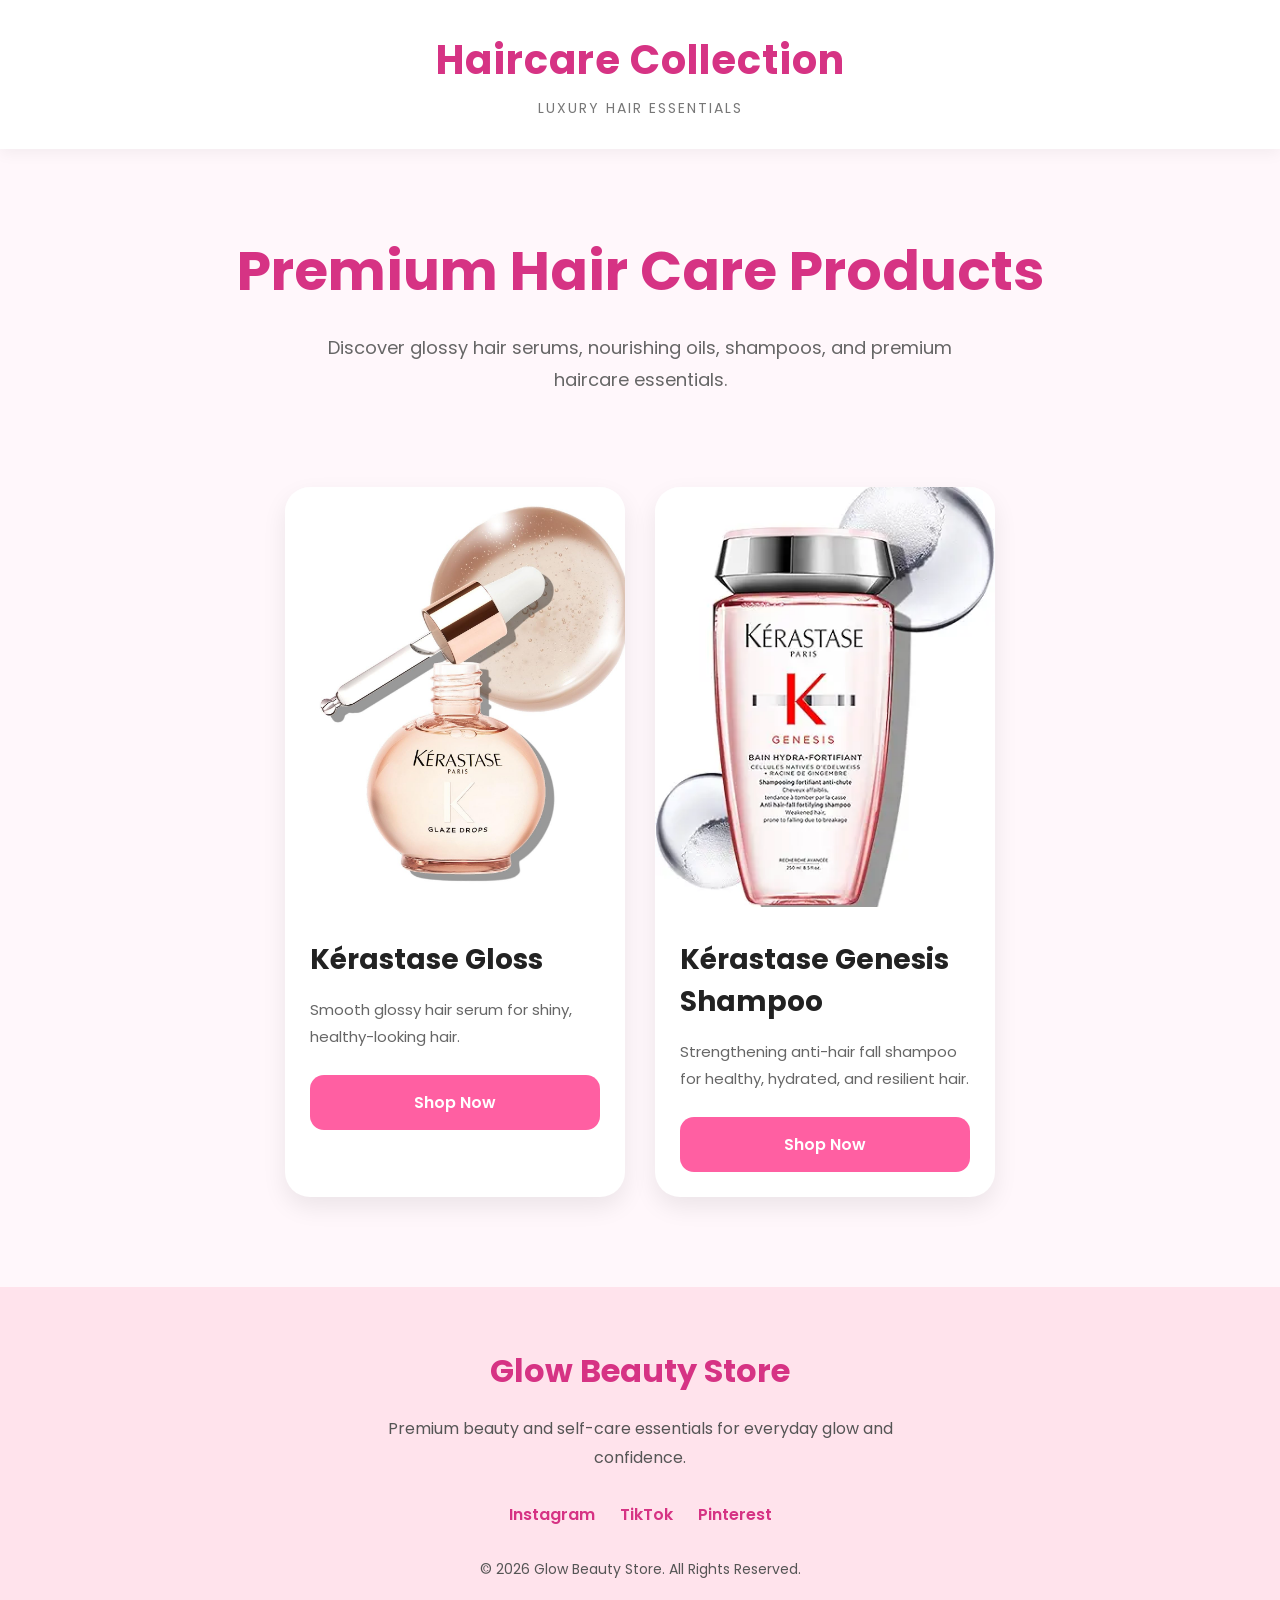
==== pages/haircare.html @ 1327ffca "first commit" ====
<!DOCTYPE html>
<html lang="en">
<head>

    <meta charset="UTF-8">

    <meta name="viewport" content="width=device-width, initial-scale=1.0">

    <title>Haircare Collection</title>

    <link rel="stylesheet" href="../style.css">

    <link rel="preconnect" href="https://fonts.googleapis.com">

    <link href="https://fonts.googleapis.com/css2?family=Poppins:wght@300;400;500;600;700&display=swap" rel="stylesheet">

</head>

<body>

    <!-- HEADER -->

    <header class="header">

        <div class="container header-content">

            <h1 class="brand-title">
                Haircare Collection
            </h1>

            <p class="brand-subtitle">
                Luxury Hair Essentials
            </p>

        </div>

    </header>

    <!-- HERO -->

    <section class="hero container">

        <h1>Premium Hair Care Products</h1>

        <p>
            Discover glossy hair serums, nourishing oils,
            shampoos, and premium haircare essentials.
        </p>

    </section>

    <!-- PRODUCT SECTION -->

    <section class="product-section container">

        <!-- PRODUCT 1 -->

        <div class="product-card">

            <img src="../images/61-E4RH9cDL._SL1500_.jpg" alt="Hair Product">

            <div class="card-content">

                <h2>Kérastase Gloss</h2>

                <p>
                    Smooth glossy hair serum for shiny,
                    healthy-looking hair.
                </p>

                <a href="https://amzn.to/4uvSj6M" target="_blank">

                    <button>Shop Now</button>

                </a>

            </div>

        </div>

        <!-- PRODUCT 2 -->

        <div class="product-card">

            <img src="../images/61AueWpVq+L._AC_UL480_FMwebp_QL65_.webp" alt="Hair Product">

            <div class="card-content">

                <h2>Kérastase Genesis Shampoo</h2>

                <p>
                    Strengthening anti-hair fall shampoo for healthy, hydrated, and resilient hair.
                </p>

                <a href="https://amzn.to/4dY6ewt" target="_blank">

                    <button>Shop Now</button>

                </a>

            </div>

        </div>

       
    </section>


    <footer>

        <div class="container footer-content">

            <h2>Glow Beauty Store</h2>

            <p>
                Premium beauty and self-care essentials
                for everyday glow and confidence.
            </p>

            <div class="footer-links">

                <a href="#">Instagram</a>

                <a href="#">TikTok</a>

                <a href="#">Pinterest</a>

            </div>

            <p class="copyright">
                © 2026 Glow Beauty Store. All Rights Reserved.
            </p>

        </div>

    </footer>

</body>
</html>
---- style.css ----
*{
    margin:0;
    padding:0;
    box-sizing:border-box;
    font-family:'Poppins',sans-serif;
}

body{
    background:#fff7fb;
    color:#222;
}

/* CONTAINER */

.container{
    width:90%;
    max-width:1200px;
    margin:auto;
}

/* HEADER */

.header{
    width:100%;
    background:white;
    padding:30px 0;
    box-shadow:0 4px 15px rgba(0,0,0,0.05);
    position:sticky;
    top:0;
    z-index:1000;
}

.header-content{
    text-align:center;
}

.brand-title{
    font-size:40px;
    color:#d63384;
    font-weight:700;
    letter-spacing:1px;
}

.brand-subtitle{
    margin-top:8px;
    color:#777;
    font-size:14px;
    letter-spacing:2px;
    text-transform:uppercase;
}

/* HERO */

.hero{
    padding:80px 0 50px;
    text-align:center;
}

.hero h1{
    font-size:55px;
    color:#d63384;
    margin-bottom:20px;
}

.hero p{
    font-size:18px;
    color:#666;
    line-height:1.8;
    max-width:700px;
    margin:auto;
}

/* PRODUCT SECTION */

.product-section{
    padding:40px 0;
    display:flex;
    justify-content:center;
    gap:30px;
    flex-wrap:wrap;
}

/* PRODUCT CARD */

.product-card{
    width:340px;
    background:white;
    border-radius:25px;
    overflow:hidden;
    box-shadow:0 10px 25px rgba(0,0,0,0.08);
    transition:0.3s;
}

.product-card:hover{
    transform:translateY(-8px);
}

.product-card img{
    width:100%;
    height:420px;
    object-fit:cover;
}

.card-content{
    padding:25px;
}

.card-content h2{
    font-size:28px;
    margin-bottom:15px;
    color:#222;
}

.card-content p{
    color:#666;
    font-size:15px;
    line-height:1.8;
    margin-bottom:25px;
}

.card-content button{
    width:100%;
    padding:15px;
    border:none;
    border-radius:14px;
    background:#ff5fa2;
    color:white;
    font-size:16px;
    font-weight:600;
    cursor:pointer;
    transition:0.3s;
}

.card-content button:hover{
    background:#e14b8d;
}

/* DETAILS SECTION */

.product-details{
    display:grid;
    grid-template-columns:repeat(auto-fit,minmax(300px,1fr));
    gap:30px;
    padding:70px 0;
}

/* DETAIL CARD */

.detail-card{
    background:white;
    padding:35px;
    border-radius:25px;
    box-shadow:0 10px 25px rgba(0,0,0,0.06);
    transition:0.3s;
}

.detail-card:hover{
    transform:translateY(-5px);
}

.detail-card h2{
    font-size:30px;
    color:#d63384;
    margin-bottom:20px;
}

.detail-card p{
    color:#555;
    line-height:2;
    font-size:15px;
}

.detail-card ul{
    padding-left:20px;
}

.detail-card ul li{
    margin-bottom:15px;
    color:#555;
    line-height:1.8;
}

/* FOOTER */

footer{
    background:#ffe3ec;
    padding:60px 0 30px;
    margin-top:50px;
}

.footer-content{
    text-align:center;
}

.footer-content h2{
    font-size:32px;
    color:#d63384;
    margin-bottom:20px;
}

.footer-content p{
    color:#555;
    line-height:1.8;
    max-width:600px;
    margin:auto;
}

.footer-links{
    margin:30px 0;
    display:flex;
    justify-content:center;
    gap:25px;
}

.footer-links a{
    text-decoration:none;
    color:#d63384;
    font-weight:600;
    transition:0.3s;
}

.footer-links a:hover{
    color:#ff5fa2;
}

.copyright{
    margin-top:20px;
    font-size:14px;
    color:#777;
}

/* MOBILE RESPONSIVE */

@media(max-width:768px){

    .brand-title{
        font-size:30px;
    }

    .brand-subtitle{
        font-size:12px;
        letter-spacing:1px;
    }

    .hero h1{
        font-size:38px;
    }

    .hero p{
        font-size:16px;
    }

    .product-card{
        width:100%;
    }

    .product-card img{
        height:350px;
    }

    .detail-card{
        padding:25px;
    }

}
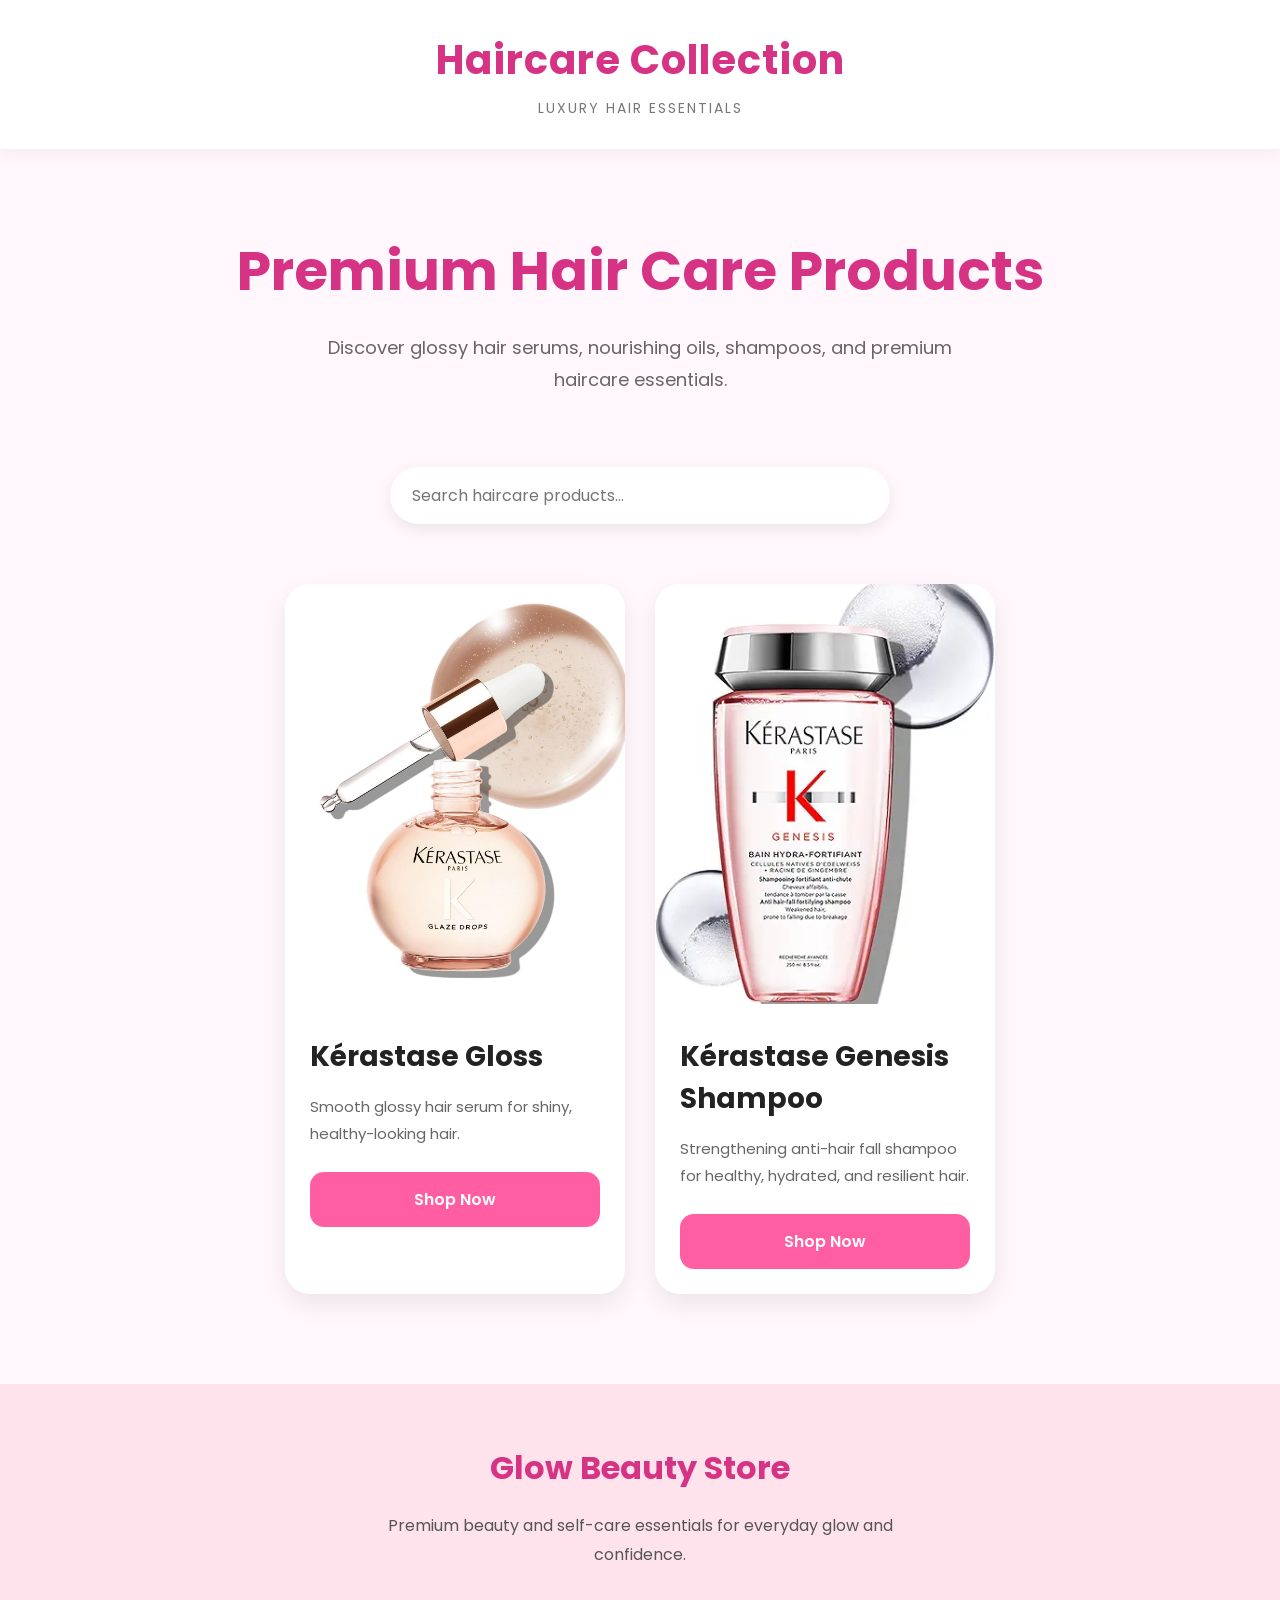
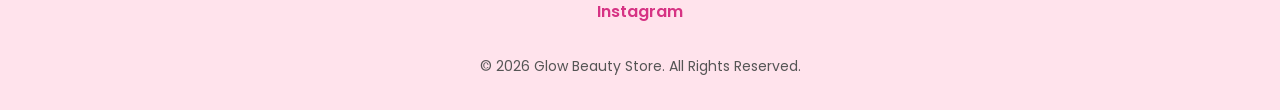
==== commit a41be678: "add search option" ====
--- a/pages/haircare.html
+++ b/pages/haircare.html
@@ -48,6 +48,16 @@
         </p>
 
     </section>
+     <section class="search-section container">
+
+        <input 
+            type="text"
+            id="searchInput"
+            placeholder="Search haircare products..."
+            onkeyup="searchProducts()"
+        >
+
+    </section>
 
     <!-- PRODUCT SECTION -->
 
@@ -61,7 +71,7 @@
 
             <div class="card-content">
 
-                <h2>Kérastase Gloss</h2>
+                <h2 class="product-name">Kérastase Gloss</h2>
 
                 <p>
                     Smooth glossy hair serum for shiny,
@@ -85,8 +95,7 @@
             <img src="../images/61AueWpVq+L._AC_UL480_FMwebp_QL65_.webp" alt="Hair Product">
 
             <div class="card-content">
-
-                <h2>Kérastase Genesis Shampoo</h2>
+                <h2 class="product-name">Kérastase Genesis Shampoo</h2>
 
                 <p>
                     Strengthening anti-hair fall shampoo for healthy, hydrated, and resilient hair.
@@ -119,11 +128,7 @@
 
             <div class="footer-links">
 
-                <a href="#">Instagram</a>
-
-                <a href="#">TikTok</a>
-
-                <a href="#">Pinterest</a>
+                <a href="https://www.instagram.com/bellamonroeofficial?igsh=MXkwM2NkcDZlcnFicg==">Instagram</a>
 
             </div>
 
@@ -135,5 +140,34 @@
 
     </footer>
 
+    <script>
+
+function searchProducts() {
+
+    let input = document.getElementById("searchInput").value.toLowerCase();
+
+    let cards = document.querySelectorAll(".product-card");
+
+    cards.forEach(function(card) {
+
+        let productName = card.querySelector(".product-name").innerText.toLowerCase();
+
+        if(productName.includes(input)) {
+
+            card.style.display = "block";
+
+        } else {
+
+            card.style.display = "none";
+
+        }
+
+    });
+
+}
+
+</script>
+
+</body>
 </body>
 </html>
--- a/style.css
+++ b/style.css
@@ -262,4 +262,25 @@
         padding:25px;
     }
 
+}
+
+/* SEARCH BAR */
+
+.search-section{
+    margin-top:20px;
+    margin-bottom:20px;
+    display:flex;
+    justify-content:center;
+}
+
+.search-section input{
+    width:100%;
+    max-width:500px;
+    padding:16px 22px;
+    border:none;
+    outline:none;
+    border-radius:40px;
+    background:white;
+    font-size:16px;
+    box-shadow:0 5px 15px rgba(0,0,0,0.08);
 }
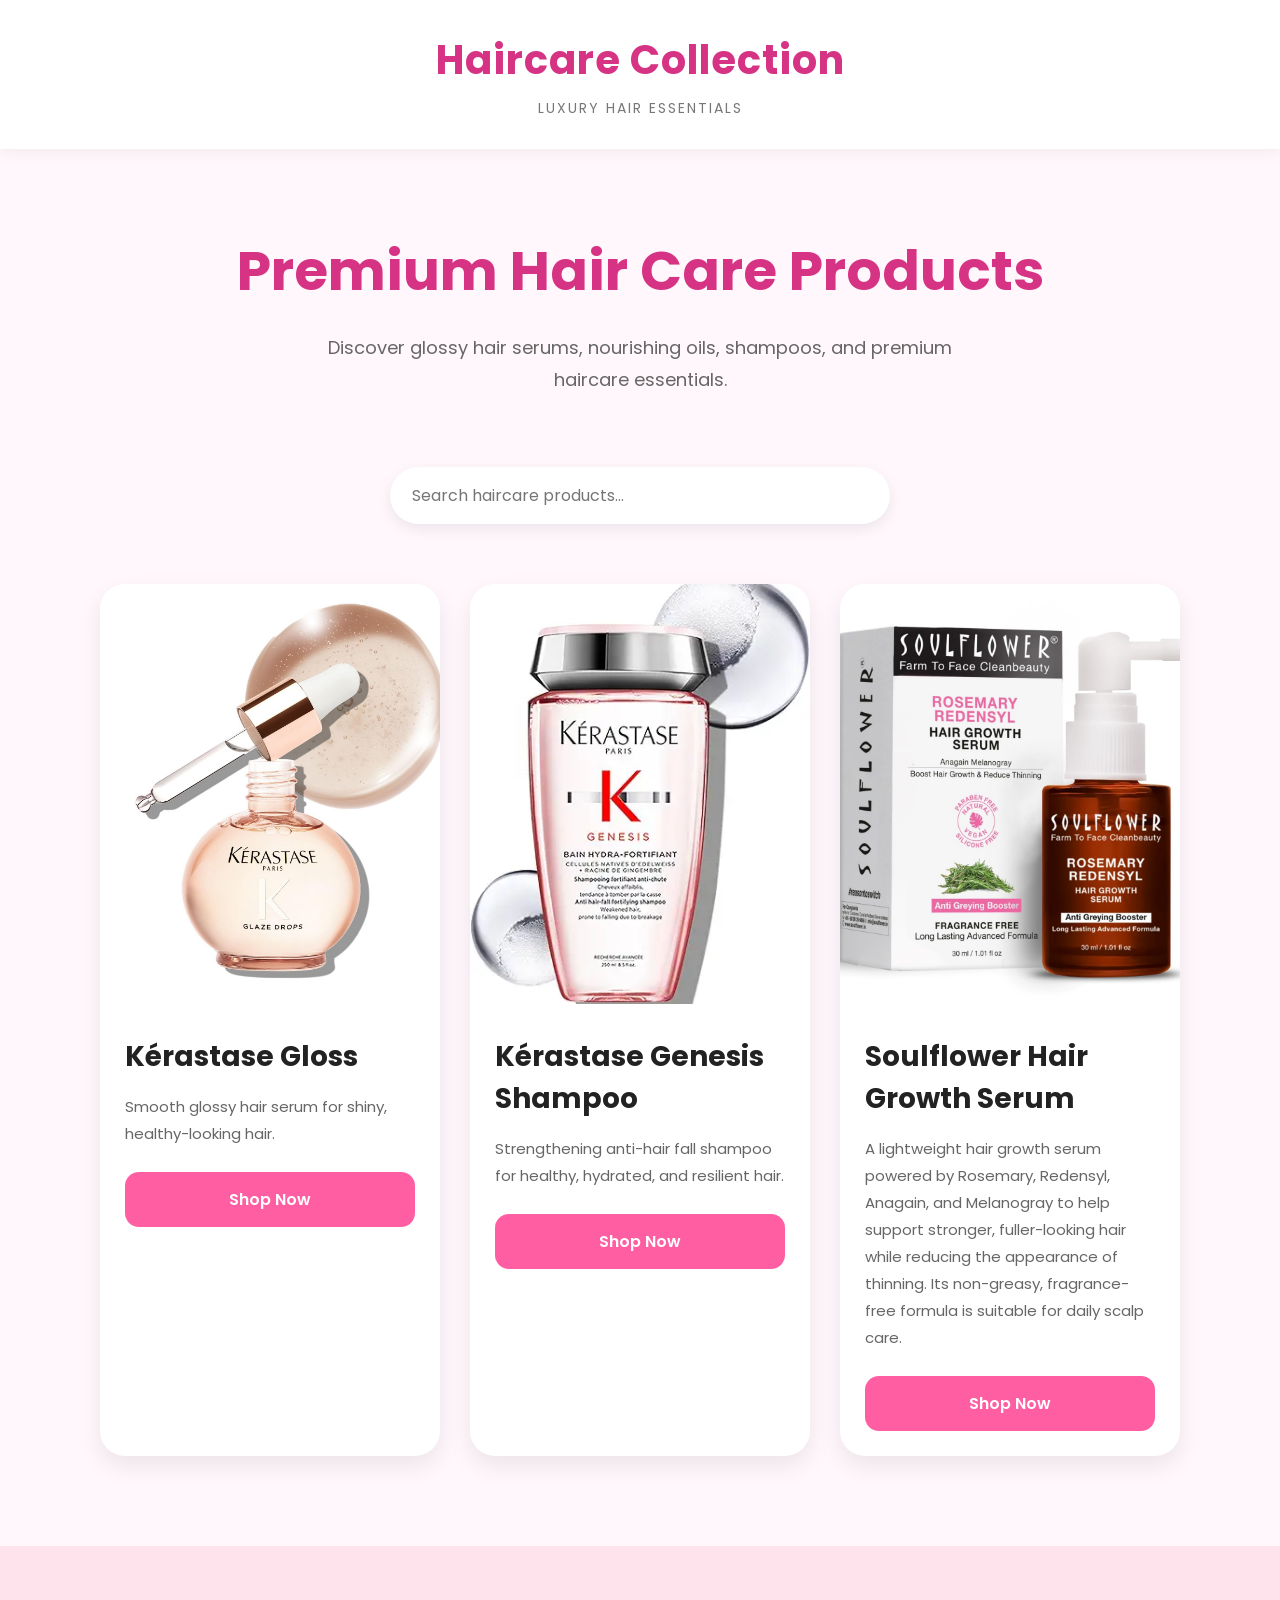
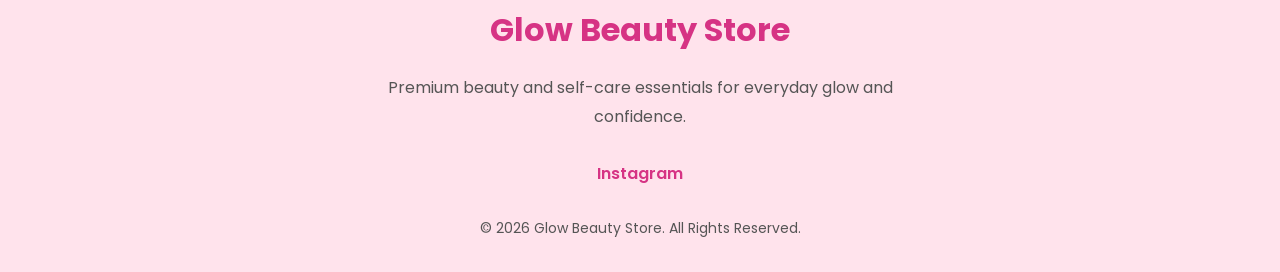
==== commit 20a7a591: "3 hairecare product" ====
--- a/pages/haircare.html
+++ b/pages/haircare.html
@@ -110,6 +110,28 @@
             </div>
 
         </div>
+        <!---product 3-->
+         <div class="product-card">
+
+            <img src="../images/61oQHnhKY6L._SL1200_.jpg" alt="Hair Product">
+
+            <div class="card-content">
+                <h2 class="product-name">Soulflower Hair Growth Serum</h2>
+
+                <p>
+                   A lightweight hair growth serum powered by Rosemary, Redensyl, Anagain, and Melanogray to help support stronger, fuller-looking hair while reducing the appearance of thinning. Its non-greasy, fragrance-free formula is suitable for daily scalp care.
+                </p>
+
+                <a href="https://amzn.to/4uasNmK" target="_blank">
+
+                    <button>Shop Now</button>
+
+                </a>
+
+            </div>
+
+        </div>
+
 
        
     </section>
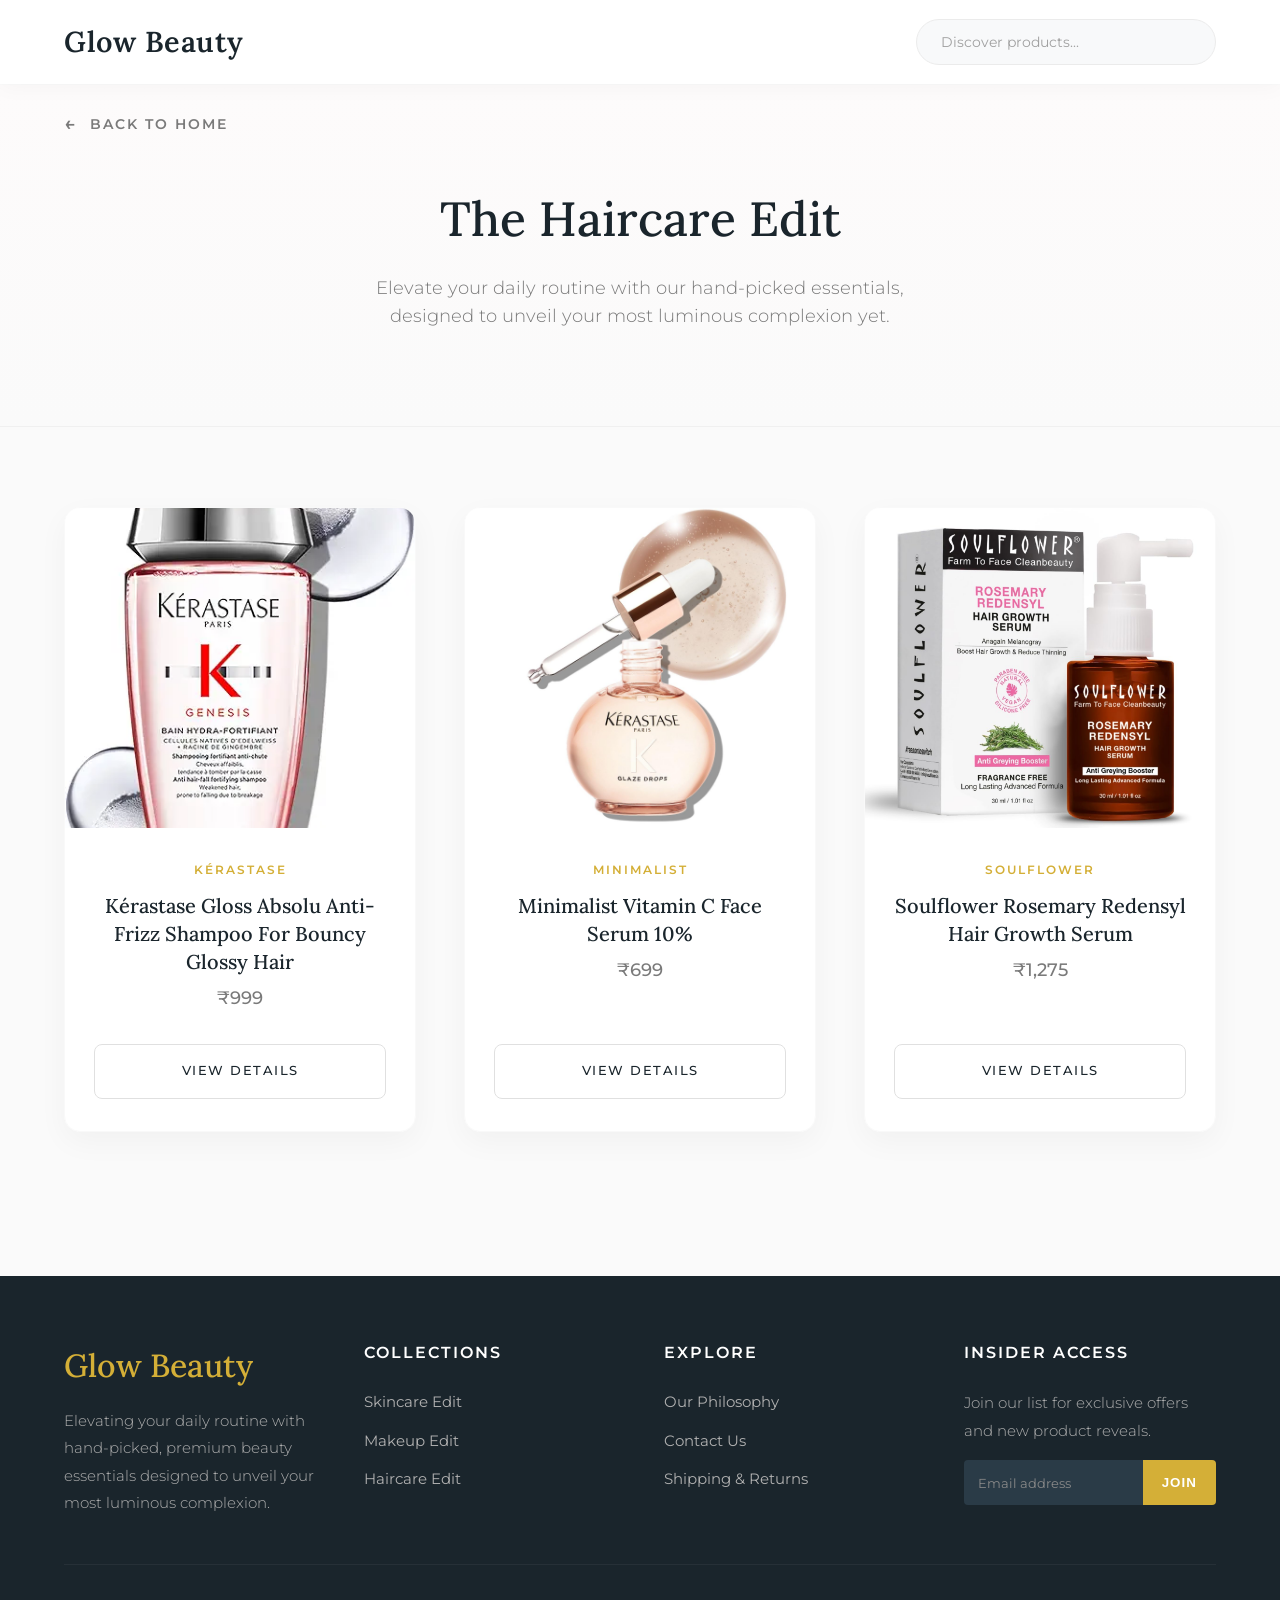
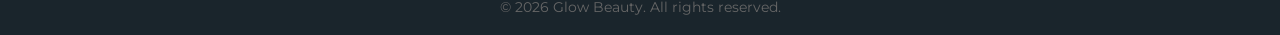
==== commit e79bb1b5: "website modified" ====
--- a/pages/haircare.html
+++ b/pages/haircare.html
@@ -1,195 +1,527 @@
 <!DOCTYPE html>
 <html lang="en">
 <head>
-
     <meta charset="UTF-8">
-
     <meta name="viewport" content="width=device-width, initial-scale=1.0">
-
-    <title>Haircare Collection</title>
-
-    <link rel="stylesheet" href="../style.css">
-
-    <link rel="preconnect" href="https://fonts.googleapis.com">
-
-    <link href="https://fonts.googleapis.com/css2?family=Poppins:wght@300;400;500;600;700&display=swap" rel="stylesheet">
-
+    <title>Glow Beauty | The Curated Collection</title>
+    
+    <link href="https://fonts.googleapis.com/css2?family=Lora:ital,wght@0,400;0,500;0,600&family=Montserrat:wght@300;400;500;600&display=swap" rel="stylesheet">
+    
+    <style>
+        :root {
+            --primary: #1A252C; 
+            --accent: #D4AF37; 
+            --bg-color: #FAFAFA; 
+            --card-bg: #FFFFFF;
+            --text-main: #2A2A2A;
+            --text-muted: #7A7A7A;
+        }
+
+        * {
+            box-sizing: border-box;
+            margin: 0;
+            padding: 0;
+        }
+
+        body {
+            font-family: 'Montserrat', sans-serif;
+            background-color: var(--bg-color);
+            color: var(--text-main);
+            line-height: 1.6;
+            -webkit-font-smoothing: antialiased;
+        }
+
+        /* Sticky Glassmorphism Header */
+        .navbar {
+            position: sticky;
+            top: 0;
+            background: rgba(255, 255, 255, 0.9);
+            backdrop-filter: blur(15px);
+            -webkit-backdrop-filter: blur(15px);
+            display: flex;
+            justify-content: space-between;
+            align-items: center;
+            padding: 1.2rem 5%;
+            box-shadow: 0 4px 20px rgba(0,0,0,0.03);
+            z-index: 1000;
+            transition: all 0.3s ease;
+        }
+
+        .brand {
+            font-family: 'Lora', serif;
+            font-size: 1.8rem;
+            font-weight: 600;
+            color: var(--primary);
+            text-decoration: none;
+            letter-spacing: 0.5px;
+        }
+
+        /* Elegant Search Bar */
+        .search-container input {
+            padding: 0.8rem 1.5rem;
+            border: 1px solid #EBEBEB;
+            border-radius: 40px;
+            font-family: 'Montserrat', sans-serif;
+            font-size: 0.9rem;
+            width: 300px;
+            transition: all 0.4s cubic-bezier(0.25, 0.46, 0.45, 0.94);
+            outline: none;
+            background-color: #F8F9FA;
+            color: var(--primary);
+        }
+
+        .search-container input:focus {
+            border-color: var(--accent);
+            background-color: #FFFFFF;
+            width: 340px;
+            box-shadow: 0 0 15px rgba(212, 175, 55, 0.15);
+        }
+
+        .search-container input::placeholder {
+            color: #A0A0A0;
+        }
+
+        /* Hero Banner */
+        .hero {
+            text-align: center;
+            padding: 6rem 2rem;
+            background: linear-gradient(180deg, #FDFBFB 0%, #FAFAFA 100%);
+            border-bottom: 1px solid #F0F0F0;
+        }
+
+        .hero h2 {
+            font-family: 'Lora', serif;
+            font-size: 3rem;
+            color: var(--primary);
+            margin-bottom: 1rem;
+            font-weight: 500;
+        }
+
+        .hero p {
+            color: var(--text-muted);
+            max-width: 600px;
+            margin: 0 auto;
+            font-size: 1.1rem;
+            font-weight: 300;
+        }
+
+        /* Responsive CSS Grid */
+        .product-grid {
+            display: grid;
+            grid-template-columns: repeat(auto-fill, minmax(280px, 1fr));
+            gap: 3rem;
+            padding: 5rem 5%;
+            max-width: 1400px;
+            margin: 0 auto;
+        }
+
+        /* Entrance Animation Keyframes */
+        @keyframes fadeUp {
+            from {
+                opacity: 0;
+                transform: translateY(30px);
+            }
+            to {
+                opacity: 1;
+                transform: translateY(0);
+            }
+        }
+
+        /* Premium Card Design */
+        .card {
+            background: var(--card-bg);
+            border-radius: 16px;
+            overflow: hidden;
+            box-shadow: 0 10px 30px rgba(0,0,0,0.04);
+            transition: transform 0.4s ease, box-shadow 0.4s ease;
+            display: flex;
+            flex-direction: column;
+            border: 1px solid #F9F9F9;
+            opacity: 0;
+            animation: fadeUp 0.6s cubic-bezier(0.25, 1, 0.5, 1) forwards;
+        }
+
+        .card:hover {
+            transform: translateY(-10px);
+            box-shadow: 0 20px 40px rgba(0,0,0,0.08);
+        }
+
+        .card-img-wrapper {
+            width: 100%;
+            height: 320px;
+            overflow: hidden;
+            background: #F4F4F4; 
+            position: relative;
+        }
+
+        .card-img-wrapper img {
+            width: 100%;
+            height: 100%;
+            object-fit: cover;
+            transition: transform 0.8s cubic-bezier(0.25, 0.46, 0.45, 0.94);
+        }
+
+        .card:hover .card-img-wrapper img {
+            transform: scale(1.05);
+        }
+
+        .card-content {
+            padding: 2rem 1.8rem;
+            display: flex;
+            flex-direction: column;
+            flex-grow: 1;
+            text-align: center;
+        }
+
+        /* Brand Tag styling */
+        .card-brand {
+            font-size: 0.75rem;
+            text-transform: uppercase;
+            letter-spacing: 2px;
+            color: var(--accent);
+            font-weight: 600;
+            margin-bottom: 0.8rem;
+        }
+
+        .card-title {
+            font-family: 'Lora', serif;
+            font-size: 1.25rem;
+            font-weight: 500;
+            color: var(--primary);
+            margin-bottom: 0.5rem;
+            line-height: 1.4;
+        }
+
+        .card-price {
+            font-size: 1.1rem;
+            font-weight: 500;
+            color: var(--text-muted);
+            margin-bottom: 2rem;
+        }
+
+        .card-action {
+            margin-top: auto;
+        }
+
+        /* Refined Button */
+        .btn {
+            display: inline-block;
+            width: 100%;
+            padding: 1rem;
+            background-color: transparent;
+            color: var(--primary);
+            border: 1px solid #E0E0E0;
+            border-radius: 8px;
+            text-decoration: none;
+            font-weight: 500;
+            text-transform: uppercase;
+            letter-spacing: 1.5px;
+            font-size: 0.8rem;
+            transition: all 0.3s ease;
+        }
+
+        .btn:hover {
+            background-color: var(--primary);
+            border-color: var(--primary);
+            color: #FFFFFF;
+        }
+
+        /* Mobile Responsiveness */
+        @media (max-width: 768px) {
+            .navbar {
+                flex-direction: column;
+                gap: 1.2rem;
+                padding: 1.5rem;
+            }
+            .search-container input {
+                width: 100%;
+            }
+            .search-container input:focus {
+                width: 100%;
+            }
+            .hero {
+                padding: 4rem 1.5rem;
+            }
+            .hero h2 {
+                font-size: 2.2rem;
+            }
+            .card-img-wrapper {
+                height: 350px;
+            }
+            .product-grid {
+                gap: 2rem;
+                padding: 3rem 5%;
+            }
+        }
+        /* ==========================
+           Premium Footer Styles 
+           ========================== */
+        .site-footer {
+            background-color: var(--primary);
+            color: #FFFFFF;
+            padding: 4rem 5% 1rem;
+            margin-top: 4rem; /* Adds breathing room below your products */
+        }
+
+        .footer-content {
+            display: grid;
+            grid-template-columns: repeat(auto-fit, minmax(200px, 1fr));
+            gap: 3rem;
+            max-width: 1400px;
+            margin: 0 auto;
+            margin-bottom: 3rem;
+        }
+
+        .footer-brand {
+            font-family: 'Lora', serif;
+            font-size: 2rem;
+            color: var(--accent);
+            margin-bottom: 1rem;
+            font-weight: 500;
+        }
+
+        .footer-col p {
+            color: #B0B0B0;
+            font-size: 0.95rem;
+            line-height: 1.8;
+            font-weight: 300;
+        }
+
+        .footer-col h4 {
+            font-family: 'Montserrat', sans-serif;
+            font-size: 1rem;
+            font-weight: 600;
+            margin-bottom: 1.5rem;
+            letter-spacing: 2px;
+            text-transform: uppercase;
+        }
+
+        .footer-links {
+            list-style: none;
+        }
+
+        .footer-links li {
+            margin-bottom: 0.8rem;
+        }
+
+        .footer-links a {
+            color: #B0B0B0;
+            text-decoration: none;
+            transition: color 0.3s ease, transform 0.3s ease;
+            font-size: 0.95rem;
+            display: inline-block;
+        }
+
+        .footer-links a:hover {
+            color: var(--accent);
+            transform: translateX(3px); /* Subtle slide effect on hover */
+        }
+
+        /* Elegant Subscribe Input */
+        .subscribe-box {
+            display: flex;
+            margin-top: 1rem;
+        }
+
+        .subscribe-box input {
+            padding: 0.9rem;
+            border: none;
+            border-radius: 4px 0 0 4px;
+            outline: none;
+            width: 100%;
+            font-family: 'Montserrat', sans-serif;
+            background-color: #2A3B47; /* Slightly lighter than the background */
+            color: #FFF;
+        }
+        
+        .subscribe-box input::placeholder {
+            color: #888;
+        }
+
+        .subscribe-box button {
+            padding: 0.9rem 1.2rem;
+            border: none;
+            background-color: var(--accent);
+            color: #FFF;
+            border-radius: 0 4px 4px 0;
+            cursor: pointer;
+            font-weight: 600;
+            text-transform: uppercase;
+            letter-spacing: 1px;
+            transition: background-color 0.3s ease;
+        }
+
+        .subscribe-box button:hover {
+            background-color: #bfa133;
+        }
+
+        .footer-bottom {
+            text-align: center;
+            padding-top: 2rem;
+            border-top: 1px solid rgba(255, 255, 255, 0.05);
+            color: #666666;
+            font-size: 0.85rem;
+        }
+
+        @media (max-width: 768px) {
+            .site-footer {
+                padding: 3rem 1.5rem 1rem;
+            }
+        }
+        /* ==========================
+           Elegant Back Button 
+           ========================== */
+        .back-wrapper {
+            max-width: 1400px;
+            margin: 1.5rem auto -3.5rem; /* Positions it nicely over the hero background */
+            padding: 0 5%;
+            position: relative;
+            z-index: 10;
+            opacity: 0;
+            animation: fadeUp 0.8s cubic-bezier(0.25, 1, 0.5, 1) forwards;
+        }
+
+        .elegant-back-btn {
+            display: inline-flex;
+            align-items: center;
+            gap: 0.8rem;
+            color: var(--text-muted);
+            text-decoration: none;
+            font-size: 0.85rem;
+            font-weight: 600;
+            text-transform: uppercase;
+            letter-spacing: 2px;
+            transition: all 0.3s ease;
+        }
+
+        .elegant-back-btn:hover {
+            color: var(--primary);
+            transform: translateX(-5px);
+        }
+
+        .elegant-back-btn span {
+            font-size: 1.2rem;
+            margin-bottom: 2px;
+        }
+        
+    </style>
 </head>
-
 <body>
 
-    <!-- HEADER -->
-
-    <header class="header">
-
-        <div class="container header-content">
-
-            <h1 class="brand-title">
-                Haircare Collection
-            </h1>
-
-            <p class="brand-subtitle">
-                Luxury Hair Essentials
-            </p>
-
+    <nav class="navbar">
+        <a href="#" class="brand">Glow Beauty</a>
+        <div class="search-container">
+            <input type="text" id="searchInput" placeholder="Discover products..." onkeyup="filterProducts()">
         </div>
-
+    </nav>
+
+    <div class="back-wrapper">
+        <a href="index.html" class="elegant-back-btn">
+            <span>&#8592;</span> Back to Home
+        </a>
+    </div>
+
+    <header class="hero">
+        <h2>The Haircare Edit</h2>
+        <p>Elevate your daily routine with our hand-picked essentials, designed to unveil your most luminous complexion yet.</p>
     </header>
 
-    <!-- HERO -->
-
-    <section class="hero container">
-
-        <h1>Premium Hair Care Products</h1>
-
-        <p>
-            Discover glossy hair serums, nourishing oils,
-            shampoos, and premium haircare essentials.
-        </p>
-
-    </section>
-     <section class="search-section container">
-
-        <input 
-            type="text"
-            id="searchInput"
-            placeholder="Search haircare products..."
-            onkeyup="searchProducts()"
-        >
-
-    </section>
-
-    <!-- PRODUCT SECTION -->
-
-    <section class="product-section container">
-
-        <!-- PRODUCT 1 -->
-
-        <div class="product-card">
-
-            <img src="../images/61-E4RH9cDL._SL1500_.jpg" alt="Hair Product">
-
-            <div class="card-content">
-
-                <h2 class="product-name">Kérastase Gloss</h2>
-
-                <p>
-                    Smooth glossy hair serum for shiny,
-                    healthy-looking hair.
-                </p>
-
-                <a href="https://amzn.to/4uvSj6M" target="_blank">
-
-                    <button>Shop Now</button>
-
-                </a>
-
+    <main class="product-grid" id="productGrid"></main>
+    <footer class="site-footer">
+        <div class="footer-content">
+            <div class="footer-col">
+                <h3 class="footer-brand">Glow Beauty</h3>
+                <p>Elevating your daily routine with hand-picked, premium beauty essentials designed to unveil your most luminous complexion.</p>
             </div>
-
+            
+            <div class="footer-col">
+                <h4>Collections</h4>
+                <ul class="footer-links">
+                    <li><a href="skincare.html">Skincare Edit</a></li>
+                    <li><a href="makeup.html">Makeup Edit</a></li>
+                    <li><a href="haircare.html">Haircare Edit</a></li>
+                </ul>
+            </div>
+            
+            <div class="footer-col">
+                <h4>Explore</h4>
+                <ul class="footer-links">
+                    <li><a href="#">Our Philosophy</a></li>
+                    <li><a href="#">Contact Us</a></li>
+                    <li><a href="#">Shipping & Returns</a></li>
+                </ul>
+            </div>
+            
+            <div class="footer-col">
+                <h4>Insider Access</h4>
+                <p>Join our list for exclusive offers and new product reveals.</p>
+                <div class="subscribe-box">
+                    <input type="email" placeholder="Email address">
+                    <button>Join</button>
+                </div>
+            </div>
         </div>
-
-        <!-- PRODUCT 2 -->
-
-        <div class="product-card">
-
-            <img src="../images/61AueWpVq+L._AC_UL480_FMwebp_QL65_.webp" alt="Hair Product">
-
-            <div class="card-content">
-                <h2 class="product-name">Kérastase Genesis Shampoo</h2>
-
-                <p>
-                    Strengthening anti-hair fall shampoo for healthy, hydrated, and resilient hair.
-                </p>
-
-                <a href="https://amzn.to/4dY6ewt" target="_blank">
-
-                    <button>Shop Now</button>
-
-                </a>
-
-            </div>
-
+        
+        <div class="footer-bottom">
+            <p>&copy; 2026 Glow Beauty. All rights reserved.</p>
         </div>
-        <!---product 3-->
-         <div class="product-card">
-
-            <img src="../images/61oQHnhKY6L._SL1200_.jpg" alt="Hair Product">
-
-            <div class="card-content">
-                <h2 class="product-name">Soulflower Hair Growth Serum</h2>
-
-                <p>
-                   A lightweight hair growth serum powered by Rosemary, Redensyl, Anagain, and Melanogray to help support stronger, fuller-looking hair while reducing the appearance of thinning. Its non-greasy, fragrance-free formula is suitable for daily scalp care.
-                </p>
-
-                <a href="https://amzn.to/4uasNmK" target="_blank">
-
-                    <button>Shop Now</button>
-
-                </a>
-
-            </div>
-
-        </div>
-
-
-       
-    </section>
-
-
-    <footer>
-
-        <div class="container footer-content">
-
-            <h2>Glow Beauty Store</h2>
-
-            <p>
-                Premium beauty and self-care essentials
-                for everyday glow and confidence.
-            </p>
-
-            <div class="footer-links">
-
-                <a href="https://www.instagram.com/bellamonroeofficial?igsh=MXkwM2NkcDZlcnFicg==">Instagram</a>
-
-            </div>
-
-            <p class="copyright">
-                © 2026 Glow Beauty Store. All Rights Reserved.
-            </p>
-
-        </div>
-
     </footer>
+    
+
 
     <script>
-
-function searchProducts() {
-
-    let input = document.getElementById("searchInput").value.toLowerCase();
-
-    let cards = document.querySelectorAll(".product-card");
-
-    cards.forEach(function(card) {
-
-        let productName = card.querySelector(".product-name").innerText.toLowerCase();
-
-        if(productName.includes(input)) {
-
-            card.style.display = "block";
-
-        } else {
-
-            card.style.display = "none";
-
-        }
-
-    });
-
-}
-
-</script>
-
-</body>
+        const grid = document.getElementById('productGrid');
+
+        // Fetch the data from the external JSON file
+        fetch('../data/products.json')
+            .then(response => {
+                if (!response.ok) throw new Error('Network response was not ok');
+                return response.json();
+            })
+            .then(data => {
+                // Filter for haircare products only
+                const haircareProducts = data.products.filter(product => product.category === 'haircare');
+                
+                // Added index for staggered animations
+                haircareProducts.forEach((product, index) => {
+                    const article = document.createElement('article');
+                    article.className = 'card product-item';
+                    
+                    // Stagger the fade-in animation by 0.15s per card
+                    article.style.animationDelay = `${index * 0.15}s`;
+
+                    article.innerHTML = `
+                        <div class="card-img-wrapper">
+                            <img src="${product.image}" alt="${product.name}">
+                        </div>
+                        <div class="card-content">
+                            <span class="card-brand">${product.brand}</span>
+                            <h3 class="card-title name">${product.name}</h3>
+                            <div class="card-price">${product.price}</div>
+                            
+                            <div class="card-action">
+                                <a href="product.html?slug=${product.slug}" class="btn">View Details</a>
+                            </div>
+                        </div>
+                    `;
+                    grid.appendChild(article);
+                });
+            })
+            .catch(error => {
+                console.error('Error loading products:', error);
+                grid.innerHTML = `<p style="text-align:center; grid-column: 1/-1; color: #666;">We are currently refreshing our collection. Please check back shortly.</p>`;
+            });
+
+        // Search Filter
+        function filterProducts() {
+            const input = document.getElementById('searchInput').value.toLowerCase();
+            const items = document.querySelectorAll('.product-item');
+            
+            items.forEach(item => {
+                const name = item.querySelector('.name').innerText.toLowerCase();
+                item.style.display = name.includes(input) ? 'flex' : 'none';
+            });
+        }
+    </script>
 </body>
 </html>
